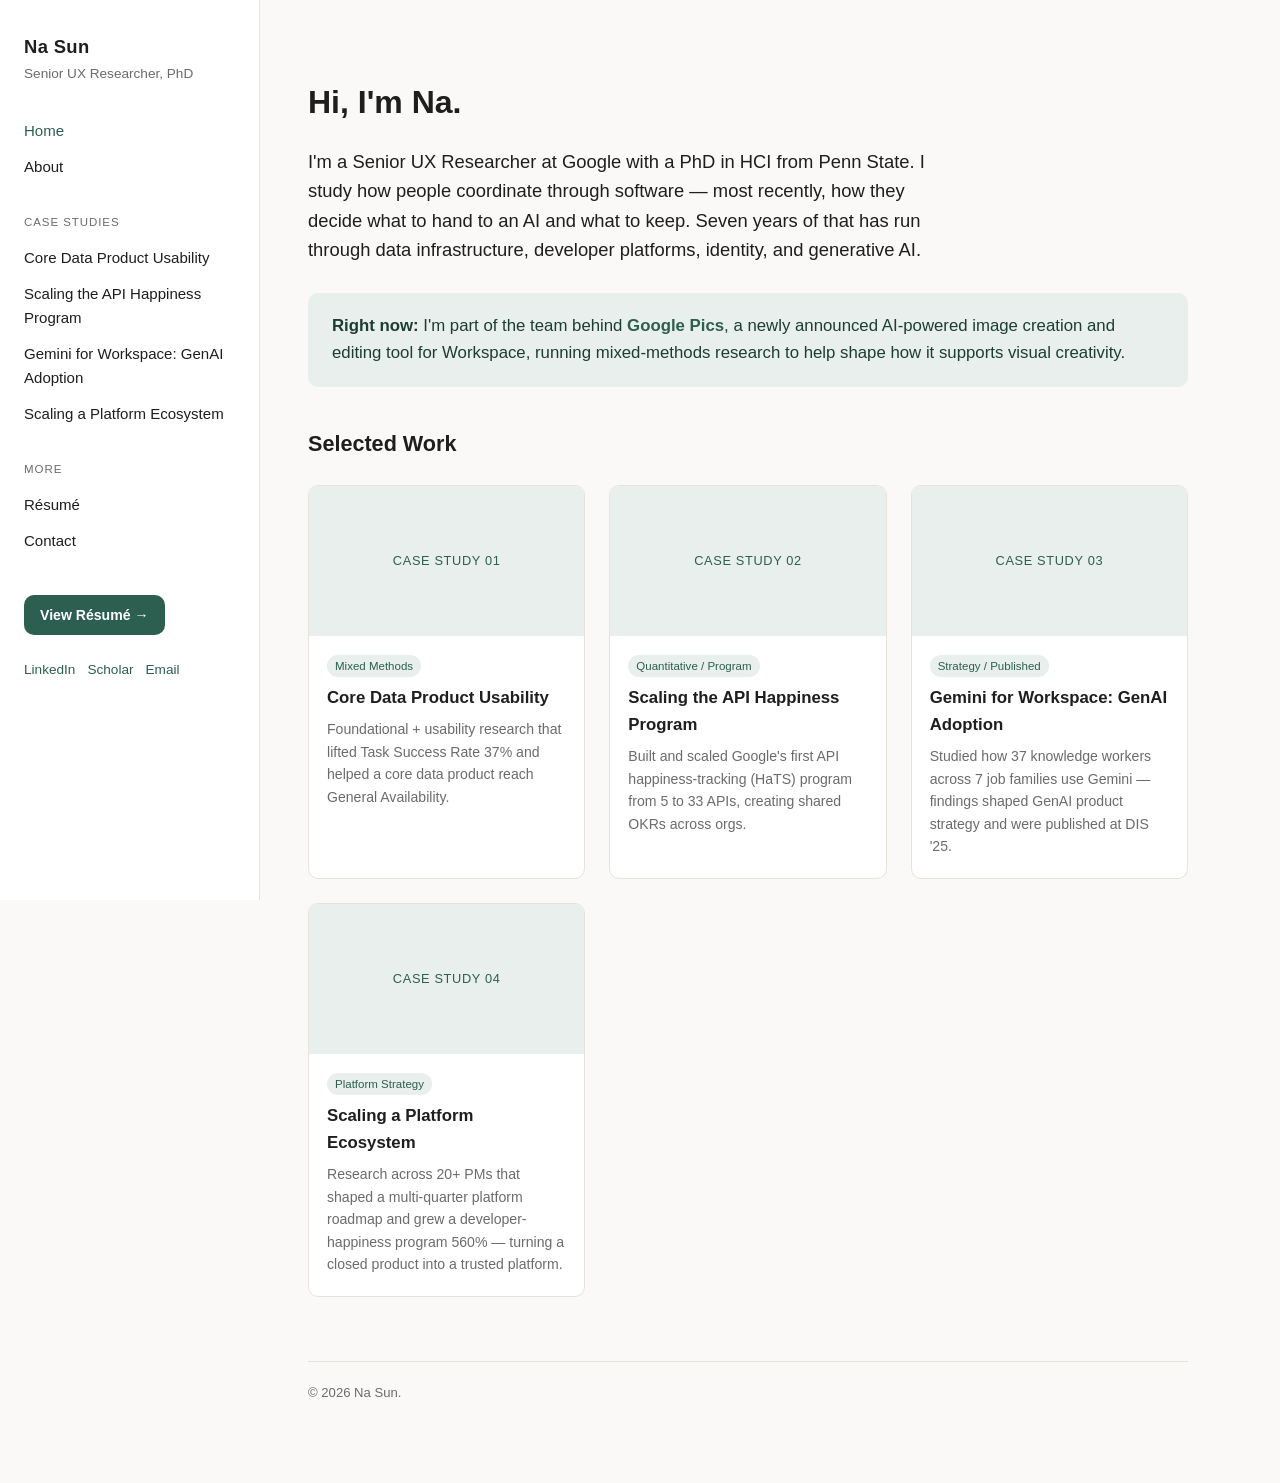
==== index.html @ 52c2d2ae "Rewrite About in a plainer first-person voice; use public feature naming - Replace the stock 'missio" ====
<!DOCTYPE html>
<html lang="en">
<head>
<meta charset="UTF-8">
<meta name="viewport" content="width=device-width, initial-scale=1.0">
<meta name="robots" content="noindex, nofollow">
<title>Na Sun — Senior UX Researcher</title>
<meta name="description" content="Senior UX Researcher at Google with a PhD in Human-Computer Interaction, specializing in mixed-methods research and product strategy.">
<link rel="stylesheet" href="style.css">
</head>
<body>
<div class="layout">

  <aside class="sidebar">
    <div class="name">Na Sun</div>
    <div class="role">Senior UX Researcher, PhD</div>

    <nav>
      <ul>
        <li><a href="index.html" class="active">Home</a></li>
        <li><a href="about.html">About</a></li>
      </ul>

      <div class="section-label">Case Studies</div>
      <ul>
        <li><a href="case-study-1.html">Core Data Product Usability</a></li>
        <li><a href="case-study-2.html">Scaling the API Happiness Program</a></li>
        <li><a href="case-study-3.html">Gemini for Workspace: GenAI Adoption</a></li>
        <li><a href="case-study-4.html">Scaling a Platform Ecosystem</a></li>
      </ul>

      <div class="section-label">More</div>
      <ul>
        <li><a href="resume.html">Résumé</a></li>
        <li><a href="contact.html">Contact</a></li>
      </ul>
    </nav>

    <a class="resume-btn" href="resume.html">View Résumé →</a>

    <div class="socials">
      <a href="https://www.linkedin.com/in/nasunpsu/" target="_blank" rel="noopener">LinkedIn</a>
      <a href="https://scholar.google.com/citations?user=ysBq_UcAAAAJ&hl=en" target="_blank" rel="noopener">Scholar</a>
      <a href="mailto:nasun308@gmail.com">Email</a>
    </div>
  </aside>

  <main class="main">
    <div class="content">

      <h1>Hi, I'm Na.</h1>
      <p class="tagline">
        I'm a Senior UX Researcher at Google with a PhD in HCI from Penn State. I study how
        people coordinate through software — most recently, how they decide what to hand to
        an AI and what to keep. Seven years of that has run through data infrastructure,
        developer platforms, identity, and generative AI.
      </p>

      <div class="impact-banner">
        <strong>Right now:</strong> I'm part of the team behind
        <a href="https://blog.google/products-and-platforms/products/workspace/google-pics/" target="_blank" rel="noopener">Google Pics</a>,
        a newly announced AI-powered image creation and editing tool for Workspace,
        running mixed-methods research to help shape how it supports visual creativity.
      </div>

      <h2>Selected Work</h2>
      <div class="project-grid">

        <a class="project-card" href="case-study-1.html">
          <div class="project-thumb">Case Study 01</div>
          <div class="project-info">
            <span class="tag">Mixed Methods</span>
            <h3>Core Data Product Usability</h3>
            <p>Foundational + usability research that lifted Task Success Rate 37% and helped a core data product reach General Availability.</p>
          </div>
        </a>

        <a class="project-card" href="case-study-2.html">
          <div class="project-thumb">Case Study 02</div>
          <div class="project-info">
            <span class="tag">Quantitative / Program</span>
            <h3>Scaling the API Happiness Program</h3>
            <p>Built and scaled Google's first API happiness-tracking (HaTS) program from 5 to 33 APIs, creating shared OKRs across orgs.</p>
          </div>
        </a>

        <a class="project-card" href="case-study-3.html">
          <div class="project-thumb">Case Study 03</div>
          <div class="project-info">
            <span class="tag">Strategy / Published</span>
            <h3>Gemini for Workspace: GenAI Adoption</h3>
            <p>Studied how 37 knowledge workers across 7 job families use Gemini — findings shaped GenAI product strategy and were published at DIS '25.</p>
          </div>
        </a>

        <a class="project-card" href="case-study-4.html">
          <div class="project-thumb">Case Study 04</div>
          <div class="project-info">
            <span class="tag">Platform Strategy</span>
            <h3>Scaling a Platform Ecosystem</h3>
            <p>Research across 20+ PMs that shaped a multi-quarter platform roadmap and grew a developer-happiness program 560% — turning a closed product into a trusted platform.</p>
          </div>
        </a>

      </div>

      <footer class="page-footer">
        © 2026 Na Sun.
      </footer>
    </div>
  </main>

</div>
</body>
</html>
---- style.css ----
/* ============================================
   Na Sun — UX Research Portfolio
   Design: sidebar navigation, deep sage green
   accent, credential-forward minimalism.
   ============================================ */

:root {
  --bg: #faf9f7;
  --bg-card: #ffffff;
  --text: #1e1e1e;
  --text-muted: #6b6b6b;
  --accent: #2c5f4f;       /* deep sage green — calm, credible, non-corporate */
  --accent-soft: #e8efec;
  --border: #e6e3dd;
  --sidebar-width: 260px;
  --maxw: 880px;
  --radius: 10px;
  font-size: 16px;
}

* { box-sizing: border-box; }

html, body {
  margin: 0;
  padding: 0;
  background: var(--bg);
  color: var(--text);
  font-family: "Helvetica Neue", Arial, "Segoe UI", sans-serif;
  line-height: 1.6;
}

a { color: var(--accent); text-decoration: none; }
a:hover { text-decoration: underline; }

/* ---------- Layout shell ---------- */
.layout {
  display: flex;
  min-height: 100vh;
}

/* ---------- Sidebar ---------- */
.sidebar {
  width: var(--sidebar-width);
  flex-shrink: 0;
  background: var(--bg-card);
  border-right: 1px solid var(--border);
  padding: 32px 24px;
  position: sticky;
  top: 0;
  height: 100vh;
  overflow-y: auto;
}

.sidebar .name {
  font-size: 1.15rem;
  font-weight: 700;
  letter-spacing: 0.02em;
  margin-bottom: 2px;
}

.sidebar .role {
  font-size: 0.85rem;
  color: var(--text-muted);
  margin-bottom: 28px;
}

.sidebar nav ul {
  list-style: none;
  margin: 0 0 28px 0;
  padding: 0;
}

.sidebar nav .section-label {
  font-size: 0.72rem;
  text-transform: uppercase;
  letter-spacing: 0.08em;
  color: var(--text-muted);
  margin: 20px 0 8px 0;
}

.sidebar nav li a {
  display: block;
  padding: 6px 0;
  color: var(--text);
  font-size: 0.94rem;
}

.sidebar nav li a.active,
.sidebar nav li a:hover {
  color: var(--accent);
}

.sidebar .socials {
  display: flex;
  flex-wrap: wrap;
  gap: 12px;
  margin-top: 24px;
  font-size: 0.85rem;
}

.sidebar .resume-btn {
  display: inline-block;
  margin-top: 8px;
  padding: 9px 16px;
  background: var(--accent);
  color: #fff;
  border-radius: var(--radius);
  font-size: 0.88rem;
  font-weight: 600;
}
.sidebar .resume-btn:hover {
  background: #234a3d;
  text-decoration: none;
}

/* ---------- Main content ---------- */
.main {
  flex: 1;
  padding: 56px 48px 80px;
  max-width: 1100px;
}

.content {
  max-width: var(--maxw);
}

h1 { font-size: 2rem; margin-bottom: 8px; }
h2 { font-size: 1.35rem; margin-top: 40px; margin-bottom: 12px; }
h3 { font-size: 1.05rem; margin-bottom: 4px; }

.subtitle {
  color: var(--text-muted);
  font-size: 1.05rem;
  margin-bottom: 32px;
}

.tagline {
  font-size: 1.15rem;
  color: var(--text);
  max-width: 640px;
  margin-bottom: 28px;
}

/* ---------- Project grid (home) ---------- */
.project-grid {
  display: grid;
  grid-template-columns: repeat(auto-fill, minmax(260px, 1fr));
  gap: 24px;
  margin-top: 24px;
}

.project-card {
  background: var(--bg-card);
  border: 1px solid var(--border);
  border-radius: var(--radius);
  overflow: hidden;
  transition: transform 0.15s ease, box-shadow 0.15s ease;
  display: block;
}

.project-card:hover {
  transform: translateY(-3px);
  box-shadow: 0 8px 24px rgba(0,0,0,0.06);
  text-decoration: none;
}

.project-thumb {
  height: 150px;
  background: var(--accent-soft);
  display: flex;
  align-items: center;
  justify-content: center;
  color: var(--accent);
  font-size: 0.8rem;
  letter-spacing: 0.05em;
  text-transform: uppercase;
}

.project-info { padding: 16px 18px 20px; }

.project-info .tag {
  display: inline-block;
  font-size: 0.72rem;
  color: var(--accent);
  background: var(--accent-soft);
  padding: 2px 8px;
  border-radius: 20px;
  margin-bottom: 8px;
}

.project-info h3 { margin: 0 0 6px; color: var(--text); }
.project-info p { margin: 0; font-size: 0.88rem; color: var(--text-muted); }

/* ---------- Resume page ---------- */
.resume-section { margin-bottom: 32px; }

.resume-entry {
  margin-bottom: 20px;
  padding-left: 16px;
  border-left: 2px solid var(--border);
}

.resume-entry .meta {
  font-size: 0.85rem;
  color: var(--text-muted);
  margin-bottom: 4px;
}

.resume-entry ul {
  margin: 8px 0 0 0;
  padding-left: 18px;
}
.resume-entry li { margin-bottom: 4px; font-size: 0.94rem; }

.skills-grid {
  display: grid;
  grid-template-columns: repeat(auto-fill, minmax(200px, 1fr));
  gap: 16px;
  margin-top: 12px;
}

.skills-grid .skill-cat strong {
  display: block;
  font-size: 0.85rem;
  color: var(--accent);
  margin-bottom: 4px;
}
.skills-grid .skill-cat span {
  font-size: 0.88rem;
  color: var(--text-muted);
}

/* ---------- Case study page ---------- */
.case-meta {
  display: flex;
  gap: 32px;
  flex-wrap: wrap;
  margin: 20px 0 32px;
  padding: 18px 20px;
  background: var(--bg-card);
  border: 1px solid var(--border);
  border-radius: var(--radius);
}
.case-meta div strong {
  display: block;
  font-size: 0.72rem;
  text-transform: uppercase;
  letter-spacing: 0.05em;
  color: var(--text-muted);
  margin-bottom: 4px;
}
.case-meta div span { font-size: 0.92rem; }

.impact-banner {
  background: var(--accent-soft);
  border-radius: var(--radius);
  padding: 20px 24px;
  margin: 28px 0;
  font-size: 1.05rem;
  color: #1c3d33;
}
.impact-banner a { font-weight: 600; }

.impact-grid {
  display: grid;
  grid-template-columns: repeat(auto-fit, minmax(200px, 1fr));
  gap: 20px;
  margin: 24px 0;
}
.impact-grid .impact-item {
  background: var(--bg-card);
  border: 1px solid var(--border);
  border-radius: var(--radius);
  padding: 18px 20px;
}
.impact-grid .num {
  display: block;
  font-size: 1.4rem;
  font-weight: 700;
  color: var(--accent);
  margin-bottom: 6px;
}
.impact-grid .txt {
  font-size: 0.88rem;
  color: var(--text-muted);
}

.placeholder-note {
  font-size: 0.82rem;
  color: #a67c00;
  background: #fff8e6;
  border: 1px solid #f0deab;
  padding: 8px 14px;
  border-radius: 8px;
  margin-bottom: 24px;
  display: inline-block;
}

footer.page-footer {
  margin-top: 64px;
  padding-top: 20px;
  border-top: 1px solid var(--border);
  font-size: 0.82rem;
  color: var(--text-muted);
}

/* ---------- Responsive ---------- */
@media (max-width: 800px) {
  .layout { flex-direction: column; }
  .sidebar {
    width: 100%;
    height: auto;
    position: relative;
    border-right: none;
    border-bottom: 1px solid var(--border);
  }
  .main { padding: 32px 24px 60px; }
}
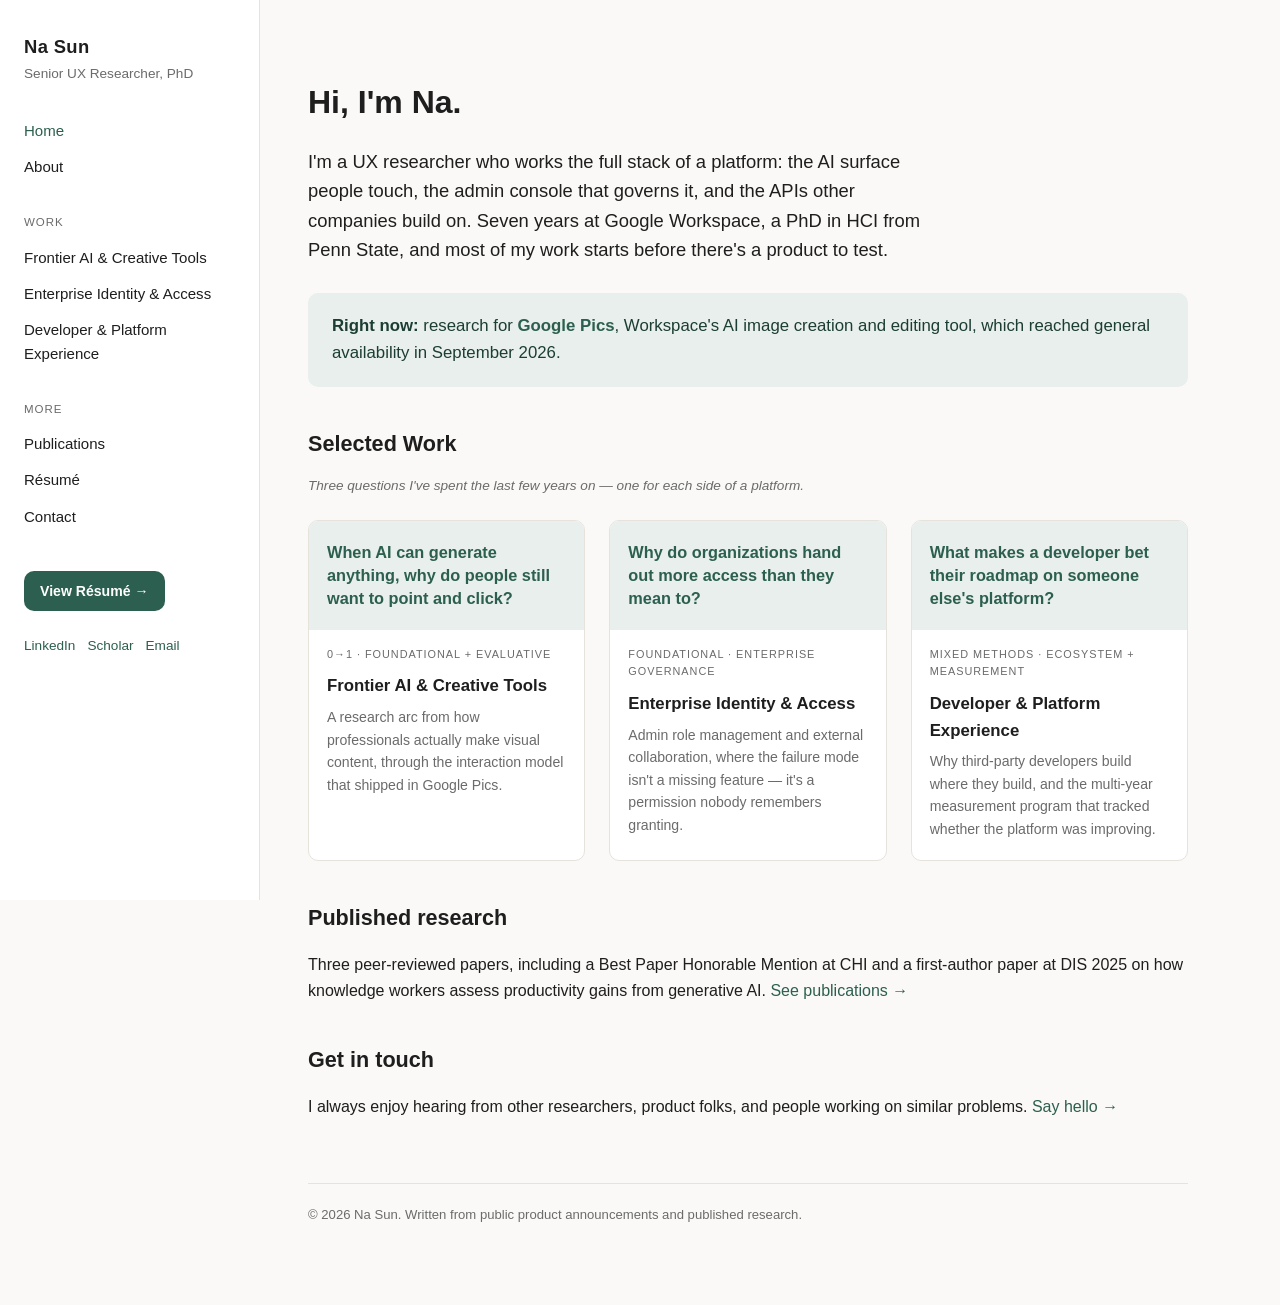
==== commit cdea481f: "Restructure to three audience-based pillars IA change: organize Work by who the user is (end users, " ====
--- a/index.html
+++ b/index.html
@@ -5,7 +5,7 @@
 <meta name="viewport" content="width=device-width, initial-scale=1.0">
 <meta name="robots" content="noindex, nofollow">
 <title>Na Sun — Senior UX Researcher</title>
-<meta name="description" content="Senior UX Researcher at Google with a PhD in Human-Computer Interaction, specializing in mixed-methods research and product strategy.">
+<meta name="description" content="Senior UX Researcher, PhD. Research across generative AI, enterprise identity, and developer platforms at Google Workspace.">
 <link rel="stylesheet" href="style.css">
 </head>
 <body>
@@ -21,16 +21,16 @@
         <li><a href="about.html">About</a></li>
       </ul>
 
-      <div class="section-label">Case Studies</div>
+      <div class="section-label">Work</div>
       <ul>
-        <li><a href="case-study-1.html">Core Data Product Usability</a></li>
-        <li><a href="case-study-2.html">Scaling the API Happiness Program</a></li>
-        <li><a href="case-study-3.html">Gemini for Workspace: GenAI Adoption</a></li>
-        <li><a href="case-study-4.html">Scaling a Platform Ecosystem</a></li>
+        <li><a href="case-study-1.html">Frontier AI &amp; Creative Tools</a></li>
+        <li><a href="case-study-2.html">Enterprise Identity &amp; Access</a></li>
+        <li><a href="case-study-3.html">Developer &amp; Platform Experience</a></li>
       </ul>
 
       <div class="section-label">More</div>
       <ul>
+        <li><a href="publications.html">Publications</a></li>
         <li><a href="resume.html">Résumé</a></li>
         <li><a href="contact.html">Contact</a></li>
       </ul>
@@ -50,62 +50,68 @@
 
       <h1>Hi, I'm Na.</h1>
       <p class="tagline">
-        I'm a Senior UX Researcher at Google with a PhD in HCI from Penn State. I study how
-        people coordinate through software — most recently, how they decide what to hand to
-        an AI and what to keep. Seven years of that has run through data infrastructure,
-        developer platforms, identity, and generative AI.
+        I'm a UX researcher who works the full stack of a platform: the AI surface people
+        touch, the admin console that governs it, and the APIs other companies build on.
+        Seven years at Google Workspace, a PhD in HCI from Penn State, and most of my work
+        starts before there's a product to test.
       </p>
 
       <div class="impact-banner">
-        <strong>Right now:</strong> I'm part of the team behind
-        <a href="https://blog.google/products-and-platforms/products/workspace/google-pics/" target="_blank" rel="noopener">Google Pics</a>,
-        a newly announced AI-powered image creation and editing tool for Workspace,
-        running mixed-methods research to help shape how it supports visual creativity.
+        <strong>Right now:</strong> research for
+        <a href="https://workspaceupdates.googleblog.com/2026/09/google-pics-brings-pro-level-ai-image-creation-and-editing-to-Google-Workspace.html" target="_blank" rel="noopener">Google Pics</a>,
+        Workspace's AI image creation and editing tool, which reached general availability
+        in September 2026.
       </div>
 
       <h2>Selected Work</h2>
+      <p class="note">Three questions I've spent the last few years on — one for each side of a platform.</p>
+
       <div class="project-grid">
 
-        <a class="project-card" href="case-study-1.html">
-          <div class="project-thumb">Case Study 01</div>
+        <a class="project-card pillar-card" href="case-study-1.html">
+          <div class="project-thumb">When AI can generate anything, why do people still want to point and click?</div>
           <div class="project-info">
-            <span class="tag">Mixed Methods</span>
-            <h3>Core Data Product Usability</h3>
-            <p>Foundational + usability research that lifted Task Success Rate 37% and helped a core data product reach General Availability.</p>
+            <span class="type-label">0→1 · Foundational + Evaluative</span>
+            <h3>Frontier AI &amp; Creative Tools</h3>
+            <p>A research arc from how professionals actually make visual content, through the interaction model that shipped in Google Pics.</p>
           </div>
         </a>
 
-        <a class="project-card" href="case-study-2.html">
-          <div class="project-thumb">Case Study 02</div>
+        <a class="project-card pillar-card" href="case-study-2.html">
+          <div class="project-thumb">Why do organizations hand out more access than they mean to?</div>
           <div class="project-info">
-            <span class="tag">Quantitative / Program</span>
-            <h3>Scaling the API Happiness Program</h3>
-            <p>Built and scaled Google's first API happiness-tracking (HaTS) program from 5 to 33 APIs, creating shared OKRs across orgs.</p>
+            <span class="type-label">Foundational · Enterprise Governance</span>
+            <h3>Enterprise Identity &amp; Access</h3>
+            <p>Admin role management and external collaboration, where the failure mode isn't a missing feature — it's a permission nobody remembers granting.</p>
           </div>
         </a>
 
-        <a class="project-card" href="case-study-3.html">
-          <div class="project-thumb">Case Study 03</div>
+        <a class="project-card pillar-card" href="case-study-3.html">
+          <div class="project-thumb">What makes a developer bet their roadmap on someone else's platform?</div>
           <div class="project-info">
-            <span class="tag">Strategy / Published</span>
-            <h3>Gemini for Workspace: GenAI Adoption</h3>
-            <p>Studied how 37 knowledge workers across 7 job families use Gemini — findings shaped GenAI product strategy and were published at DIS '25.</p>
-          </div>
-        </a>
-
-        <a class="project-card" href="case-study-4.html">
-          <div class="project-thumb">Case Study 04</div>
-          <div class="project-info">
-            <span class="tag">Platform Strategy</span>
-            <h3>Scaling a Platform Ecosystem</h3>
-            <p>Research across 20+ PMs that shaped a multi-quarter platform roadmap and grew a developer-happiness program 560% — turning a closed product into a trusted platform.</p>
+            <span class="type-label">Mixed Methods · Ecosystem + Measurement</span>
+            <h3>Developer &amp; Platform Experience</h3>
+            <p>Why third-party developers build where they build, and the multi-year measurement program that tracked whether the platform was improving.</p>
           </div>
         </a>
 
       </div>
 
+      <h2>Published research</h2>
+      <p>
+        Three peer-reviewed papers, including a Best Paper Honorable Mention at CHI and a
+        first-author paper at DIS 2025 on how knowledge workers assess productivity gains
+        from generative AI. <a href="publications.html">See publications →</a>
+      </p>
+
+      <h2>Get in touch</h2>
+      <p>
+        I always enjoy hearing from other researchers, product folks, and people working on
+        similar problems. <a href="contact.html">Say hello →</a>
+      </p>
+
       <footer class="page-footer">
-        © 2026 Na Sun.
+        © 2026 Na Sun. Written from public product announcements and published research.
       </footer>
     </div>
   </main>
--- a/style.css
+++ b/style.css
@@ -285,6 +285,52 @@
   color: var(--text-muted);
 }
 
+/* ---------- Pillar cards (home) ---------- */
+.pillar-card .project-thumb {
+  height: auto;
+  min-height: 96px;
+  padding: 20px 18px;
+  text-transform: none;
+  letter-spacing: 0;
+  font-size: 1.02rem;
+  line-height: 1.4;
+  text-align: left;
+  font-weight: 600;
+  align-items: flex-start;
+}
+
+.type-label {
+  font-size: 0.68rem;
+  text-transform: uppercase;
+  letter-spacing: 0.09em;
+  color: var(--text-muted);
+  margin-bottom: 10px;
+  display: block;
+}
+
+/* ---------- Related work list (case studies) ---------- */
+.related-work {
+  border-top: 1px solid var(--border);
+  margin-top: 48px;
+  padding-top: 24px;
+}
+.related-work h2 { margin-top: 0; font-size: 1.05rem; }
+.related-work ul { list-style: none; padding: 0; margin: 12px 0 0; }
+.related-work li {
+  font-size: 0.9rem;
+  color: var(--text-muted);
+  padding: 7px 0;
+  border-bottom: 1px solid var(--border);
+}
+.related-work li:last-child { border-bottom: none; }
+.related-work li strong { color: var(--text); font-weight: 600; }
+
+.note {
+  font-size: 0.85rem;
+  color: var(--text-muted);
+  font-style: italic;
+}
+
 .placeholder-note {
   font-size: 0.82rem;
   color: #a67c00;
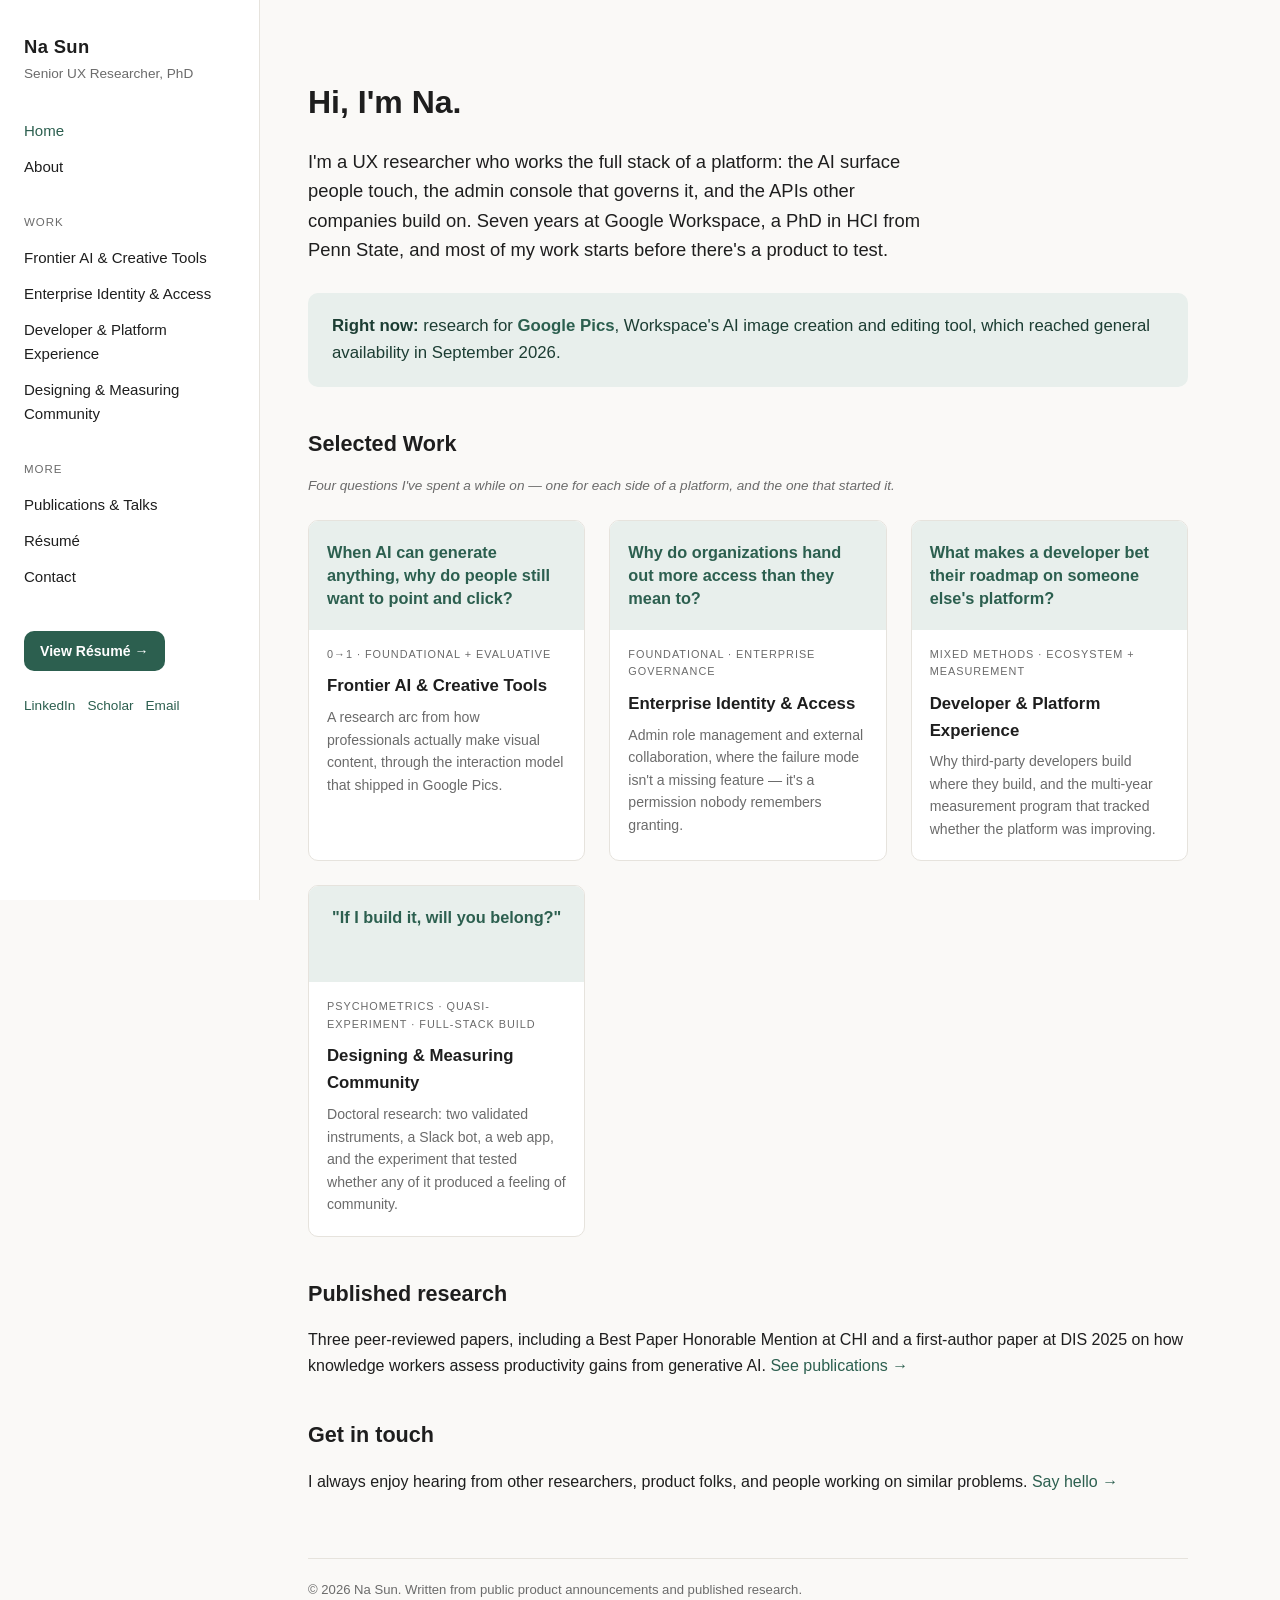
==== commit cfb1478c: "Add dissertation case study, Publications & Talks page, community section - case-study-4: doctoral r" ====
--- a/index.html
+++ b/index.html
@@ -26,11 +26,12 @@
         <li><a href="case-study-1.html">Frontier AI &amp; Creative Tools</a></li>
         <li><a href="case-study-2.html">Enterprise Identity &amp; Access</a></li>
         <li><a href="case-study-3.html">Developer &amp; Platform Experience</a></li>
+        <li><a href="case-study-4.html">Designing &amp; Measuring Community</a></li>
       </ul>
 
       <div class="section-label">More</div>
       <ul>
-        <li><a href="publications.html">Publications</a></li>
+        <li><a href="publications.html">Publications &amp; Talks</a></li>
         <li><a href="resume.html">Résumé</a></li>
         <li><a href="contact.html">Contact</a></li>
       </ul>
@@ -64,7 +65,7 @@
       </div>
 
       <h2>Selected Work</h2>
-      <p class="note">Three questions I've spent the last few years on — one for each side of a platform.</p>
+      <p class="note">Four questions I've spent a while on — one for each side of a platform, and the one that started it.</p>
 
       <div class="project-grid">
 
@@ -95,6 +96,15 @@
           </div>
         </a>
 
+        <a class="project-card pillar-card" href="case-study-4.html">
+          <div class="project-thumb">"If I build it, will you belong?"</div>
+          <div class="project-info">
+            <span class="type-label">Psychometrics · Quasi-experiment · Full-stack build</span>
+            <h3>Designing &amp; Measuring Community</h3>
+            <p>Doctoral research: two validated instruments, a Slack bot, a web app, and the experiment that tested whether any of it produced a feeling of community.</p>
+          </div>
+        </a>
+
       </div>
 
       <h2>Published research</h2>
--- a/style.css
+++ b/style.css
@@ -308,6 +308,57 @@
   display: block;
 }
 
+/* ---------- Figures ---------- */
+figure.fig {
+  margin: 28px 0;
+}
+figure.fig img {
+  width: 100%;
+  height: auto;
+  display: block;
+  border: 1px solid var(--border);
+  border-radius: var(--radius);
+  background: var(--bg-card);
+}
+figure.fig figcaption {
+  font-size: 0.84rem;
+  color: var(--text-muted);
+  margin-top: 8px;
+  line-height: 1.5;
+}
+figure.fig.narrow { max-width: 460px; }
+
+/* ---------- Talk entries (publications page) ---------- */
+.talk {
+  display: grid;
+  grid-template-columns: 200px 1fr;
+  gap: 20px;
+  align-items: start;
+  margin-bottom: 28px;
+  padding-bottom: 28px;
+  border-bottom: 1px solid var(--border);
+}
+.talk:last-of-type { border-bottom: none; }
+.talk img {
+  width: 100%;
+  height: auto;
+  border-radius: var(--radius);
+  border: 1px solid var(--border);
+  display: block;
+}
+.talk h3 { margin: 0 0 4px; }
+.talk .meta {
+  font-size: 0.85rem;
+  color: var(--text-muted);
+  margin-bottom: 8px;
+}
+.talk p { margin: 0; font-size: 0.94rem; }
+
+@media (max-width: 640px) {
+  .talk { grid-template-columns: 1fr; }
+  .talk img { max-width: 260px; }
+}
+
 /* ---------- Related work list (case studies) ---------- */
 .related-work {
   border-top: 1px solid var(--border);
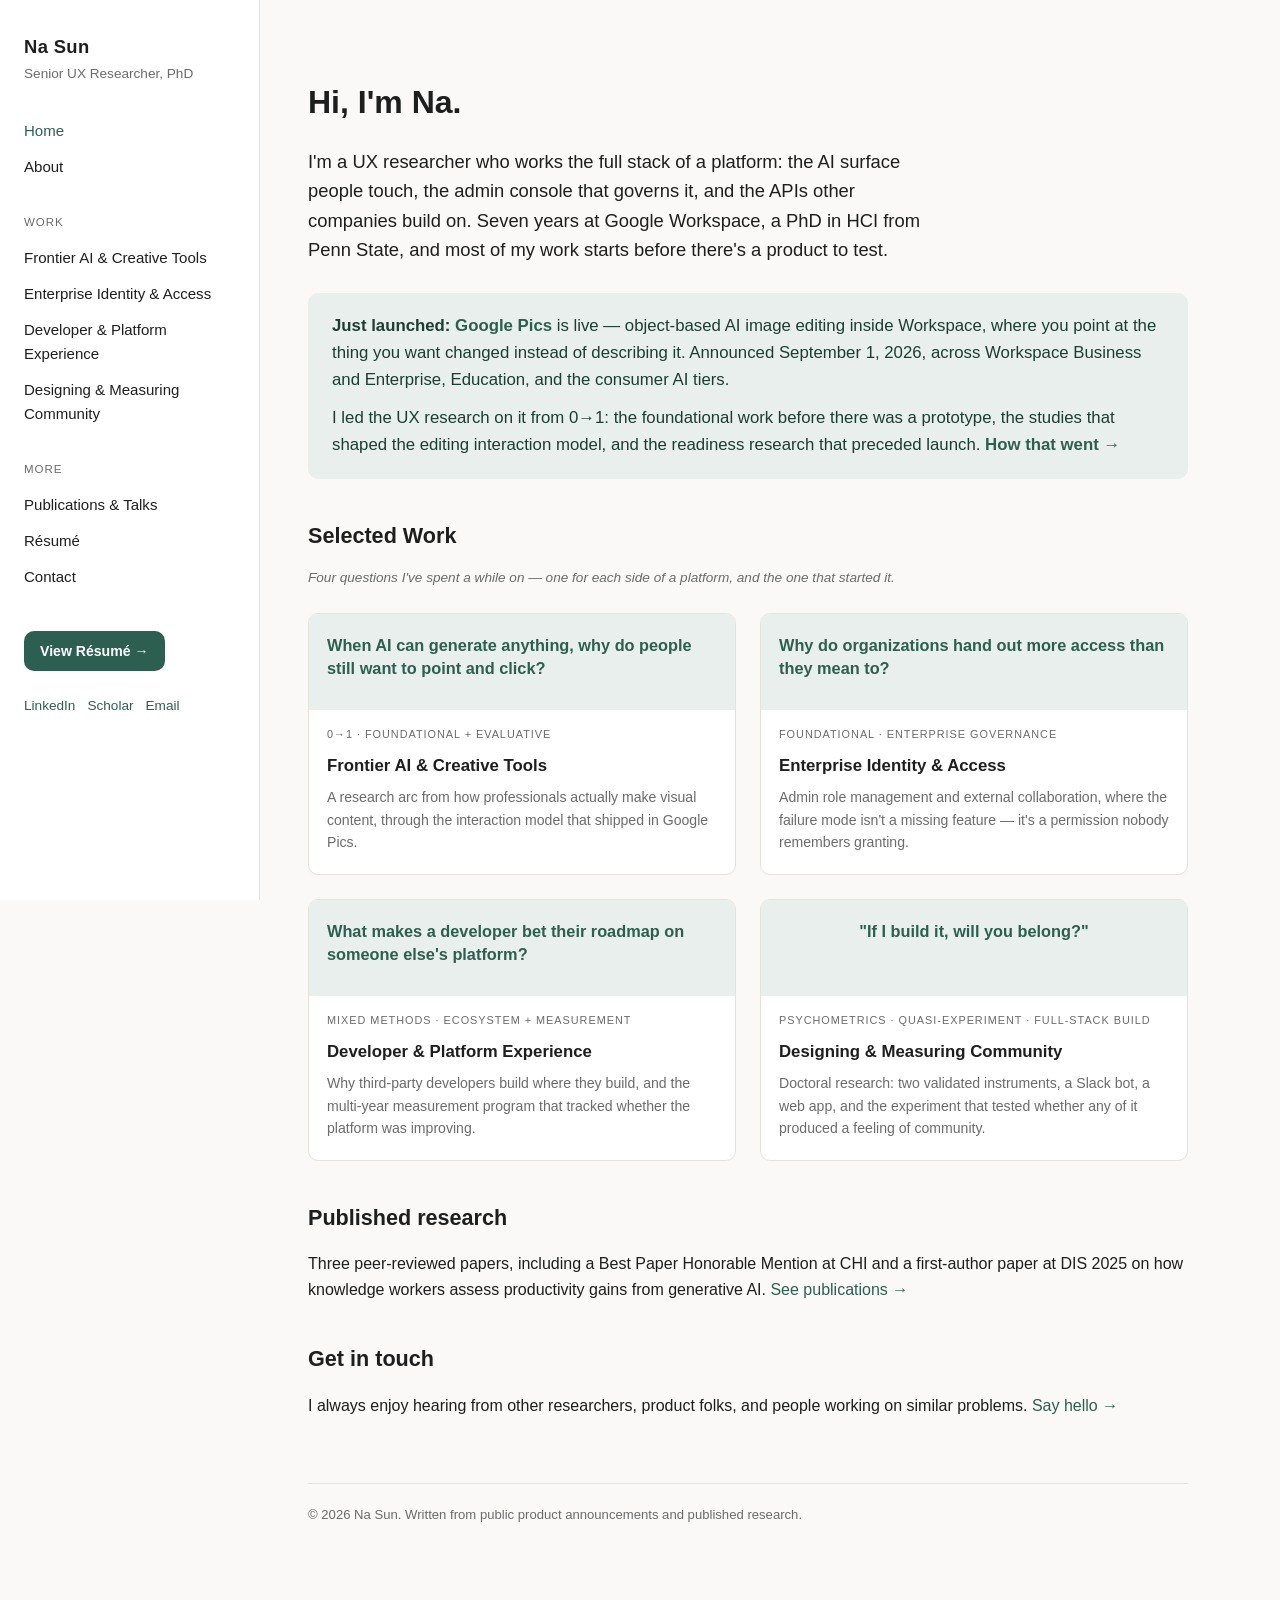
==== commit 33488f6c: "Rewrite the hero banner as launch news plus the 0-to-1 research role Keeps the Workspace Updates ann" ====
--- a/index.html
+++ b/index.html
@@ -58,10 +58,16 @@
       </p>
 
       <div class="impact-banner">
-        <strong>Right now:</strong> research for
-        <a href="https://workspaceupdates.googleblog.com/2026/09/google-pics-brings-pro-level-ai-image-creation-and-editing-to-Google-Workspace.html" target="_blank" rel="noopener">Google Pics</a>,
-        Workspace's AI image creation and editing tool, which reached general availability
-        in September 2026.
+        <strong>Just launched:</strong>
+        <a href="https://workspaceupdates.googleblog.com/2026/09/google-pics-brings-pro-level-ai-image-creation-and-editing-to-Google-Workspace.html" target="_blank" rel="noopener">Google Pics</a>
+        is live — object-based AI image editing inside Workspace, where you point at the
+        thing you want changed instead of describing it. Announced September 1, 2026, across
+        Workspace Business and Enterprise, Education, and the consumer AI tiers.
+        <p style="margin:12px 0 0;">
+          I led the UX research on it from 0→1: the foundational work before there was a
+          prototype, the studies that shaped the editing interaction model, and the readiness
+          research that preceded launch. <a href="case-study-1.html">How that went →</a>
+        </p>
       </div>
 
       <h2>Selected Work</h2>
--- a/style.css
+++ b/style.css
@@ -144,7 +144,7 @@
 /* ---------- Project grid (home) ---------- */
 .project-grid {
   display: grid;
-  grid-template-columns: repeat(auto-fill, minmax(260px, 1fr));
+  grid-template-columns: repeat(auto-fill, minmax(380px, 1fr));
   gap: 24px;
   margin-top: 24px;
 }
@@ -320,6 +320,11 @@
   border-radius: var(--radius);
   background: var(--bg-card);
 }
+figure.fig.banner img {
+  max-height: 460px;
+  object-fit: cover;
+  object-position: center;
+}
 figure.fig figcaption {
   font-size: 0.84rem;
   color: var(--text-muted);
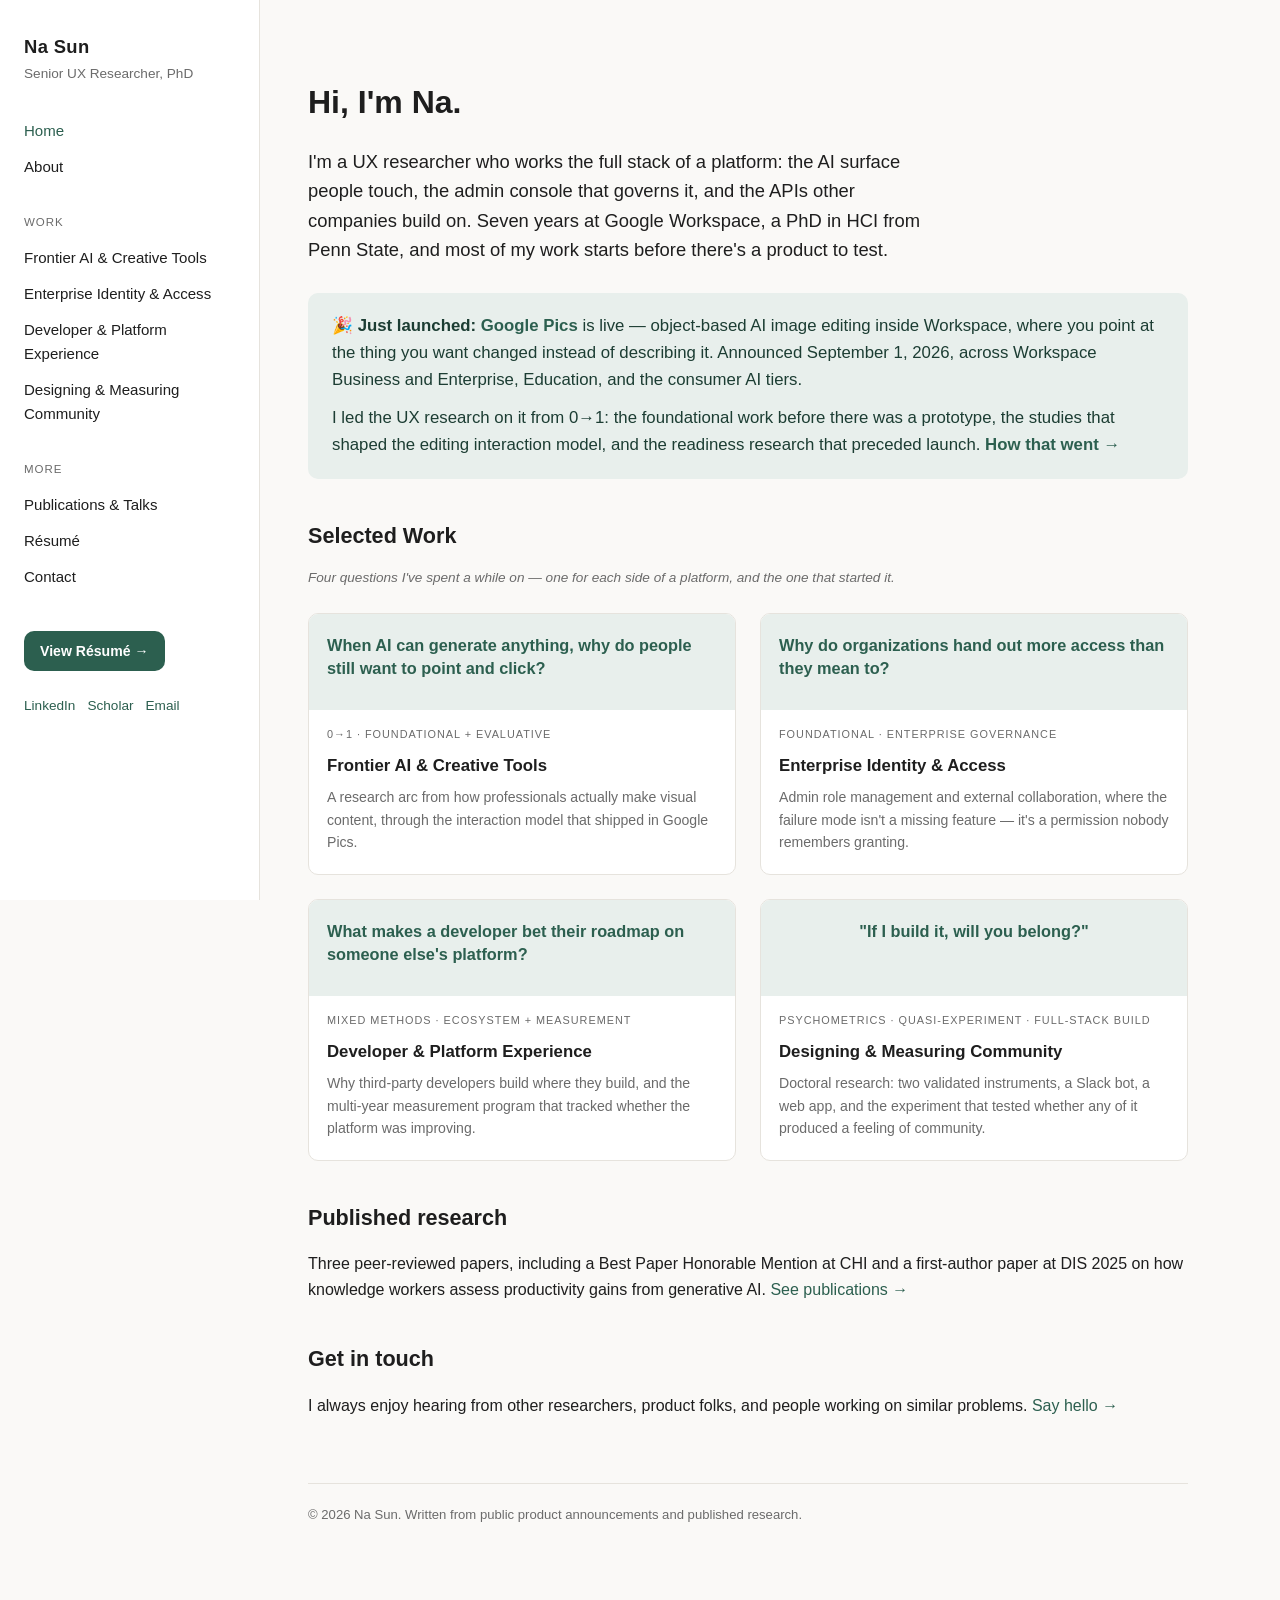
==== commit c311cc05: "Add a celebration emoji to the launch banner Co-Authored-By: Claude Opus 5 <noreply@anthropic.com> C" ====
--- a/index.html
+++ b/index.html
@@ -58,7 +58,7 @@
       </p>
 
       <div class="impact-banner">
-        <strong>Just launched:</strong>
+        <strong>🎉 Just launched:</strong>
         <a href="https://workspaceupdates.googleblog.com/2026/09/google-pics-brings-pro-level-ai-image-creation-and-editing-to-Google-Workspace.html" target="_blank" rel="noopener">Google Pics</a>
         is live — object-based AI image editing inside Workspace, where you point at the
         thing you want changed instead of describing it. Announced September 1, 2026, across
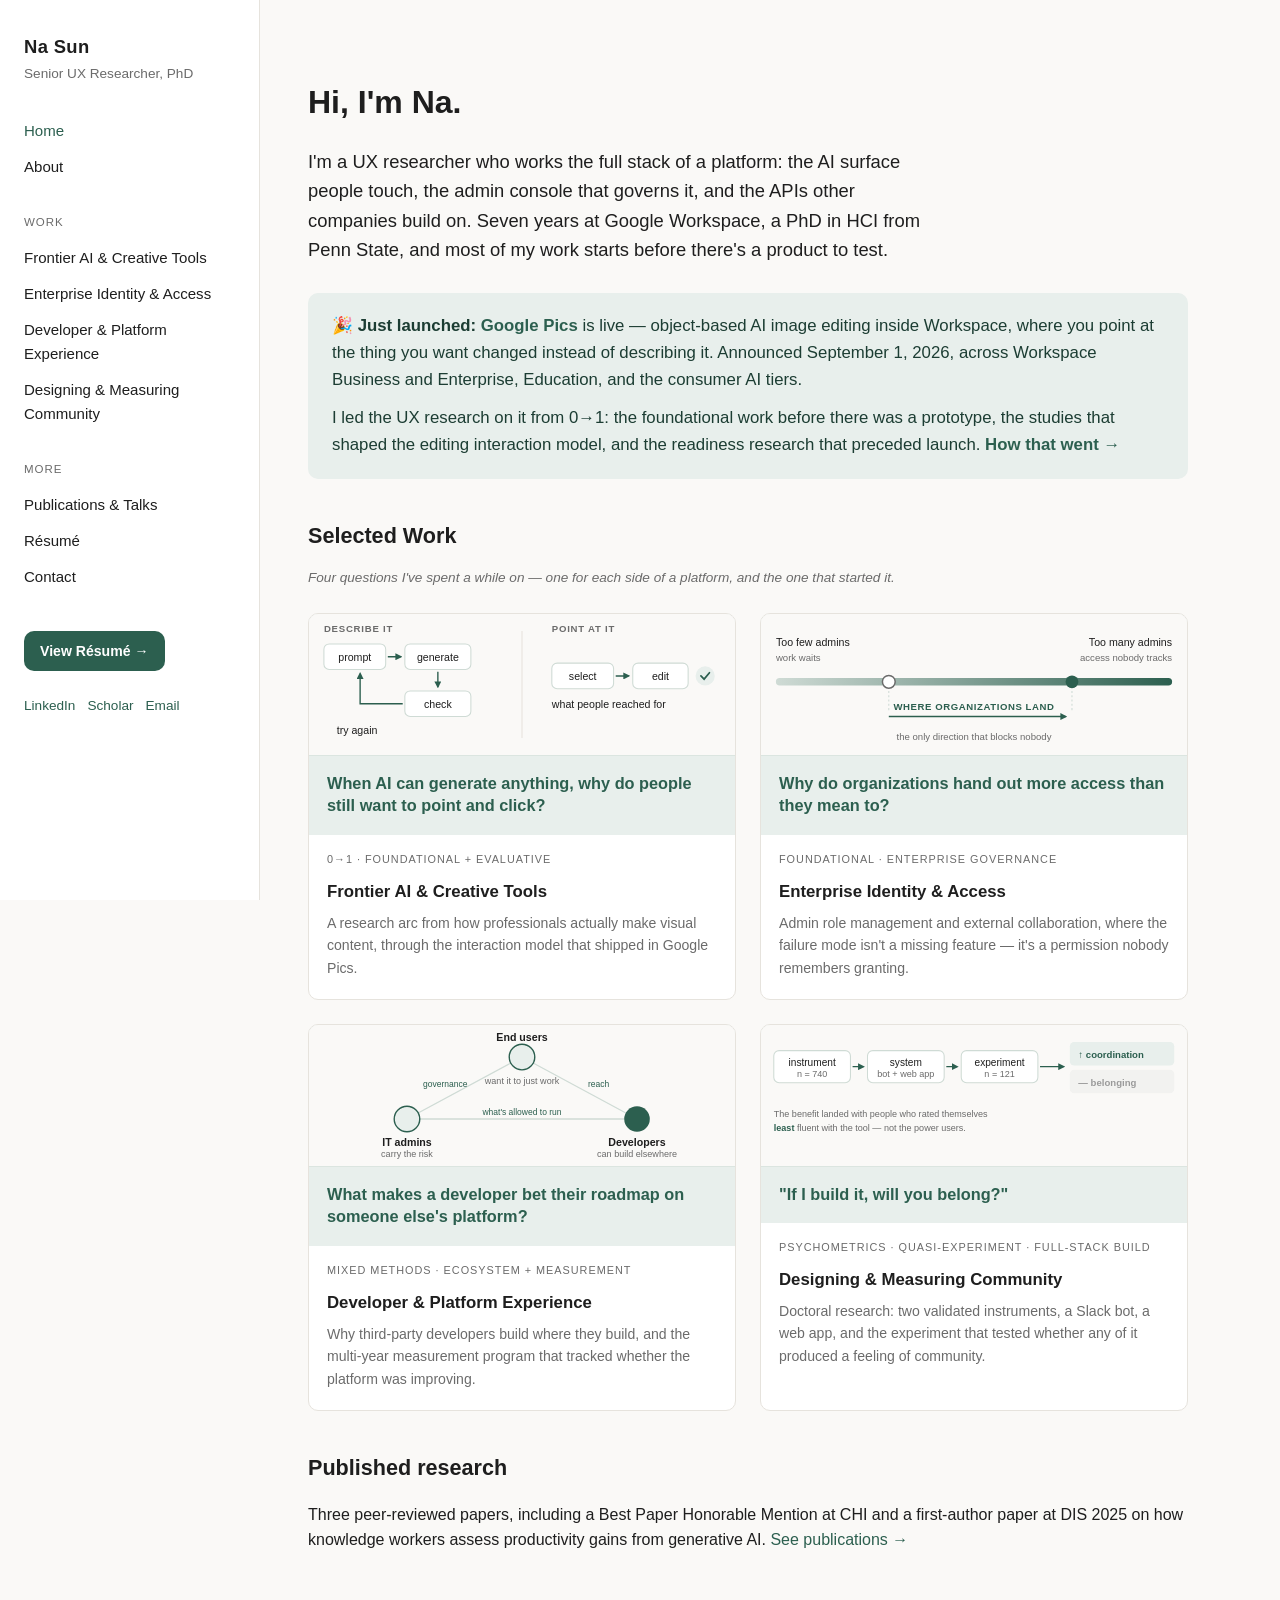
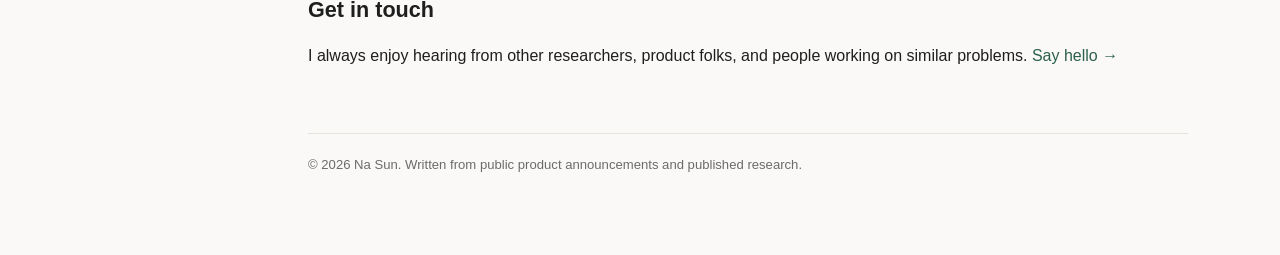
==== commit 4850015c: "Add finding diagrams to the pillar cards and case studies Five hand-built SVGs in the site palette, " ====
--- a/index.html
+++ b/index.html
@@ -76,7 +76,10 @@
       <div class="project-grid">
 
         <a class="project-card pillar-card" href="case-study-1.html">
-          <div class="project-thumb">When AI can generate anything, why do people still want to point and click?</div>
+          <div class="project-thumb">
+            <img src="assets/img/dia-control.svg" alt="Two paths for editing an image: describing it loops through prompt, generate and check; pointing at it goes select then edit.">
+            <span class="q">When AI can generate anything, why do people still want to point and click?</span>
+          </div>
           <div class="project-info">
             <span class="type-label">0→1 · Foundational + Evaluative</span>
             <h3>Frontier AI &amp; Creative Tools</h3>
@@ -85,7 +88,10 @@
         </a>
 
         <a class="project-card pillar-card" href="case-study-2.html">
-          <div class="project-thumb">Why do organizations hand out more access than they mean to?</div>
+          <div class="project-thumb">
+            <img src="assets/img/dia-paradox.svg" alt="A spectrum from too few privileged admins to too many, with organizations landing on the over-provisioned end.">
+            <span class="q">Why do organizations hand out more access than they mean to?</span>
+          </div>
           <div class="project-info">
             <span class="type-label">Foundational · Enterprise Governance</span>
             <h3>Enterprise Identity &amp; Access</h3>
@@ -94,7 +100,10 @@
         </a>
 
         <a class="project-card pillar-card" href="case-study-3.html">
-          <div class="project-thumb">What makes a developer bet their roadmap on someone else's platform?</div>
+          <div class="project-thumb">
+            <img src="assets/img/dia-ecosystem.svg" alt="A triangle linking end users, IT admins and third-party developers, each pair in tension.">
+            <span class="q">What makes a developer bet their roadmap on someone else's platform?</span>
+          </div>
           <div class="project-info">
             <span class="type-label">Mixed Methods · Ecosystem + Measurement</span>
             <h3>Developer &amp; Platform Experience</h3>
@@ -103,7 +112,10 @@
         </a>
 
         <a class="project-card pillar-card" href="case-study-4.html">
-          <div class="project-thumb">"If I build it, will you belong?"</div>
+          <div class="project-thumb">
+            <img src="assets/img/dia-community.svg" alt="Instrument, then system, then experiment: coordination rose, belonging did not.">
+            <span class="q">"If I build it, will you belong?"</span>
+          </div>
           <div class="project-info">
             <span class="type-label">Psychometrics · Quasi-experiment · Full-stack build</span>
             <h3>Designing &amp; Measuring Community</h3>
--- a/style.css
+++ b/style.css
@@ -289,14 +289,32 @@
 .pillar-card .project-thumb {
   height: auto;
   min-height: 96px;
-  padding: 20px 18px;
+  padding: 0;
   text-transform: none;
   letter-spacing: 0;
+  text-align: left;
+  align-items: stretch;
+  flex-direction: column;
+  gap: 0;
+}
+.pillar-card .project-thumb img {
+  display: block;
+  width: 100%;
+  height: auto;
+  background: #faf9f7;
+  border-bottom: 1px solid #dbe5e0;
+}
+.pillar-card .project-thumb .q {
+  display: block;
+  padding: 16px 18px 18px;
   font-size: 1.02rem;
   line-height: 1.4;
-  text-align: left;
   font-weight: 600;
-  align-items: flex-start;
+  color: var(--accent);
+}
+.pillar-card .project-thumb img.photo {
+  aspect-ratio: 400 / 132;
+  object-fit: cover;
 }
 
 .type-label {
@@ -307,6 +325,23 @@
   margin-bottom: 10px;
   display: block;
 }
+
+/* ---------- Inline button ---------- */
+.btn {
+  display: inline-block;
+  padding: 10px 18px;
+  background: var(--accent);
+  color: #fff;
+  border-radius: var(--radius);
+  font-size: 0.9rem;
+  font-weight: 600;
+  line-height: 1.2;
+}
+.btn:hover {
+  background: #234a3d;
+  text-decoration: none;
+}
+.btn-row { margin: -12px 0 34px; }
 
 /* ---------- Figures ---------- */
 figure.fig {
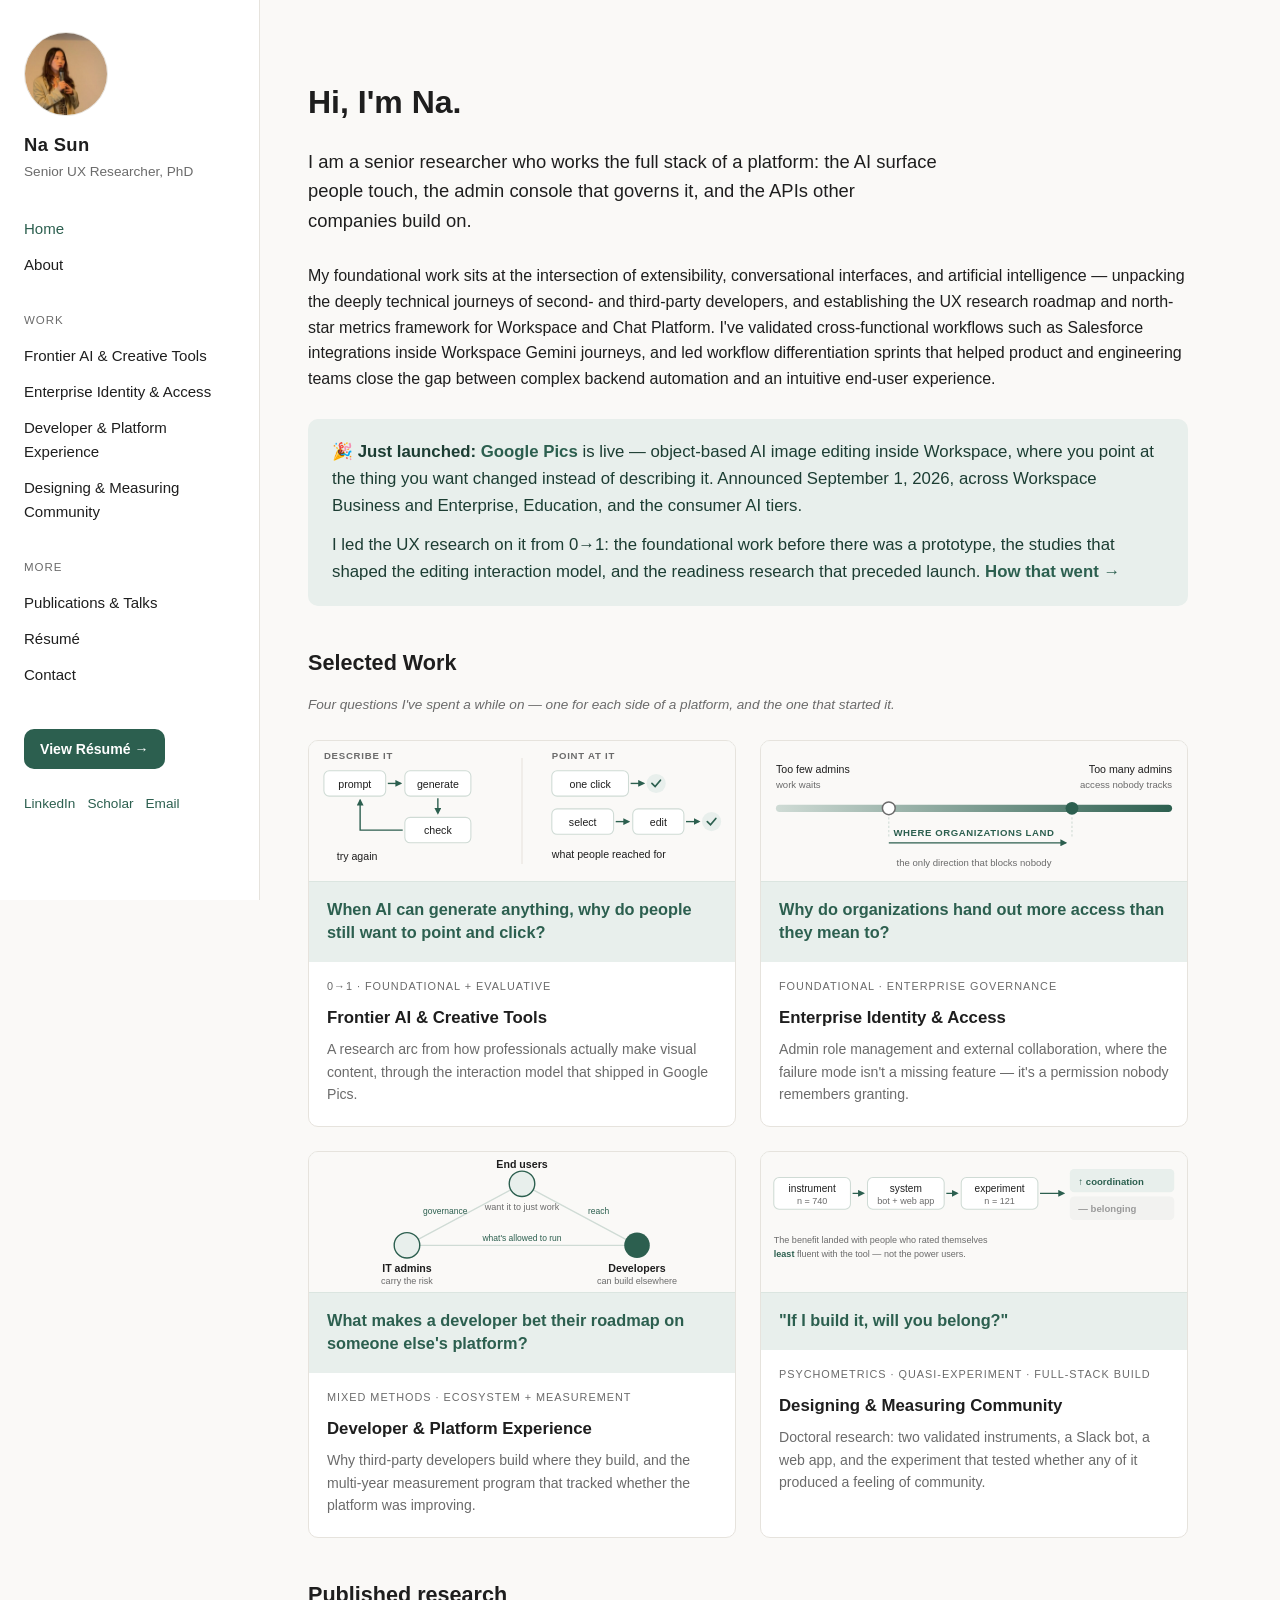
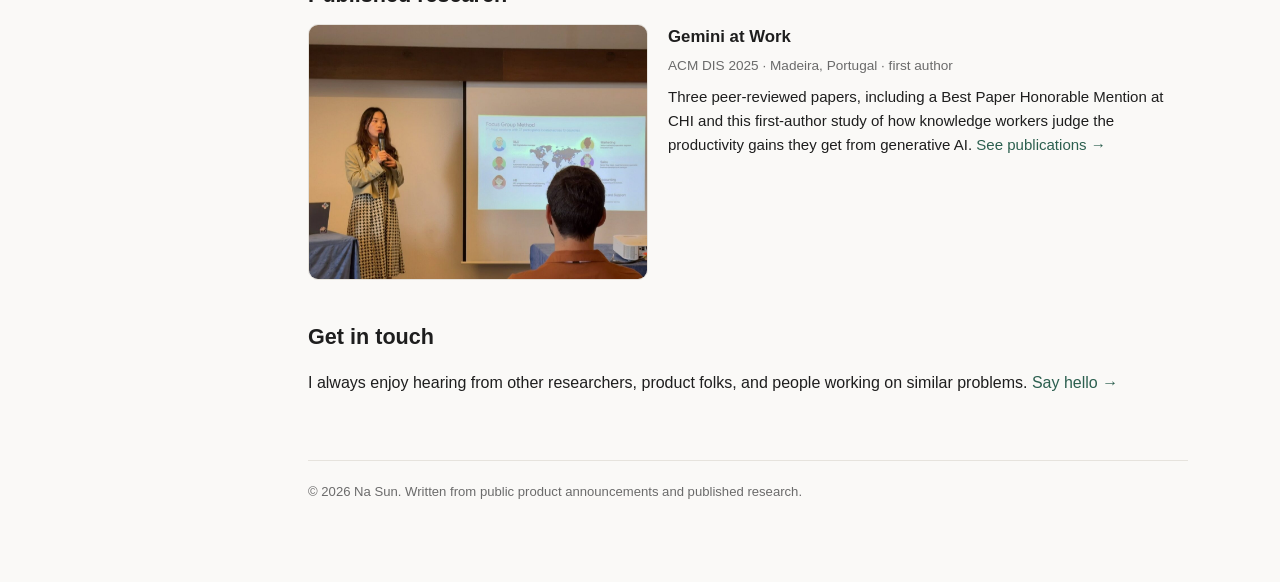
==== commit a8f3221b: "Portfolio site" ====
--- a/index.html
+++ b/index.html
@@ -12,6 +12,7 @@
 <div class="layout">
 
   <aside class="sidebar">
+    <img class="portrait" src="assets/img/na-portrait.jpg" alt="Na Sun presenting at ACM DIS 2025.">
     <div class="name">Na Sun</div>
     <div class="role">Senior UX Researcher, PhD</div>
 
@@ -51,10 +52,20 @@
 
       <h1>Hi, I'm Na.</h1>
       <p class="tagline">
-        I'm a UX researcher who works the full stack of a platform: the AI surface people
-        touch, the admin console that governs it, and the APIs other companies build on.
-        Seven years at Google Workspace, a PhD in HCI from Penn State, and most of my work
-        starts before there's a product to test.
+        I am a senior researcher who works the full stack of a platform: the AI surface
+        people touch, the admin console that governs it, and the APIs other companies
+        build on.
+      </p>
+
+      <p>
+        My foundational work sits at the intersection of extensibility, conversational
+        interfaces, and artificial intelligence — unpacking the deeply technical journeys of
+        second- and third-party developers, and establishing the UX research roadmap and
+        north-star metrics framework for Workspace and Chat Platform. I've validated
+        cross-functional workflows such as Salesforce integrations inside Workspace Gemini
+        journeys, and led workflow differentiation sprints that helped product and
+        engineering teams close the gap between complex backend automation and an intuitive
+        end-user experience.
       </p>
 
       <div class="impact-banner">
@@ -77,7 +88,7 @@
 
         <a class="project-card pillar-card" href="case-study-1.html">
           <div class="project-thumb">
-            <img src="assets/img/dia-control.svg" alt="Two paths for editing an image: describing it loops through prompt, generate and check; pointing at it goes select then edit.">
+            <img src="assets/img/dia-control.svg" alt="Two paths for editing an image: describing it loops through prompt, generate and check; pointing at it is a one-click change or selecting the object and editing it.">
             <span class="q">When AI can generate anything, why do people still want to point and click?</span>
           </div>
           <div class="project-info">
@@ -126,11 +137,19 @@
       </div>
 
       <h2>Published research</h2>
-      <p>
-        Three peer-reviewed papers, including a Best Paper Honorable Mention at CHI and a
-        first-author paper at DIS 2025 on how knowledge workers assess productivity gains
-        from generative AI. <a href="publications.html">See publications →</a>
-      </p>
+
+      <div class="talk wide">
+        <img src="assets/img/talk-dis2025-method.jpg" alt="Na Sun presenting the Gemini at Work paper at ACM DIS 2025 in Madeira, Portugal, with the focus-group method slide projected behind her.">
+        <div>
+          <h3>Gemini at Work</h3>
+          <div class="meta">ACM DIS 2025 · Madeira, Portugal · first author</div>
+          <p>
+            Three peer-reviewed papers, including a Best Paper Honorable Mention at CHI and
+            this first-author study of how knowledge workers judge the productivity gains
+            they get from generative AI. <a href="publications.html">See publications →</a>
+          </p>
+        </div>
+      </div>
 
       <h2>Get in touch</h2>
       <p>
--- a/style.css
+++ b/style.css
@@ -51,6 +51,17 @@
   overflow-y: auto;
 }
 
+.sidebar .portrait {
+  display: block;
+  width: 84px;
+  height: 84px;
+  border-radius: 50%;
+  object-fit: cover;
+  object-position: 50% 20%;
+  margin-bottom: 14px;
+  border: 1px solid var(--border);
+}
+
 .sidebar .name {
   font-size: 1.15rem;
   font-weight: 700;
@@ -360,6 +371,14 @@
   object-fit: cover;
   object-position: center;
 }
+figure.fig video {
+  display: block;
+  width: 100%;
+  height: auto;
+  border: 1px solid var(--border);
+  border-radius: var(--radius);
+  background: var(--bg-card);
+}
 figure.fig figcaption {
   font-size: 0.84rem;
   color: var(--text-muted);
@@ -367,6 +386,41 @@
   line-height: 1.5;
 }
 figure.fig.narrow { max-width: 460px; }
+
+/* ---------- Callout box ---------- */
+.callout {
+  background: var(--accent-soft);
+  border-left: 3px solid var(--accent);
+  border-radius: 0 var(--radius) var(--radius) 0;
+  padding: 16px 20px;
+  margin: 24px 0 8px;
+  font-size: 0.95rem;
+  line-height: 1.55;
+}
+.callout p { margin: 0; }
+
+/* ---------- Poster row (community) ---------- */
+.poster-row {
+  display: grid;
+  grid-template-columns: repeat(auto-fit, minmax(220px, 1fr));
+  gap: 22px;
+  margin: 26px 0 8px;
+}
+.poster-row.single { grid-template-columns: minmax(0, 320px); }
+.poster-row figure { margin: 0; }
+.poster-row img {
+  width: 100%;
+  height: auto;
+  display: block;
+  border: 1px solid var(--border);
+  border-radius: var(--radius);
+}
+.poster-row figcaption {
+  font-size: 0.84rem;
+  color: var(--text-muted);
+  margin-top: 8px;
+  line-height: 1.45;
+}
 
 /* ---------- Talk entries (publications page) ---------- */
 .talk {
@@ -382,6 +436,9 @@
 .talk img {
   width: 100%;
   height: auto;
+  max-height: 250px;
+  object-fit: cover;
+  object-position: top center;
   border-radius: var(--radius);
   border: 1px solid var(--border);
   display: block;
@@ -394,9 +451,18 @@
 }
 .talk p { margin: 0; font-size: 0.94rem; }
 
+.talk.wide {
+  grid-template-columns: 340px 1fr;
+  border-bottom: none;
+  padding-bottom: 0;
+}
+.talk.wide img { max-height: none; object-position: center; }
+
 @media (max-width: 640px) {
   .talk { grid-template-columns: 1fr; }
   .talk img { max-width: 260px; }
+  .talk.wide { grid-template-columns: 1fr; }
+  .talk.wide img { max-width: 100%; }
 }
 
 /* ---------- Related work list (case studies) ---------- */
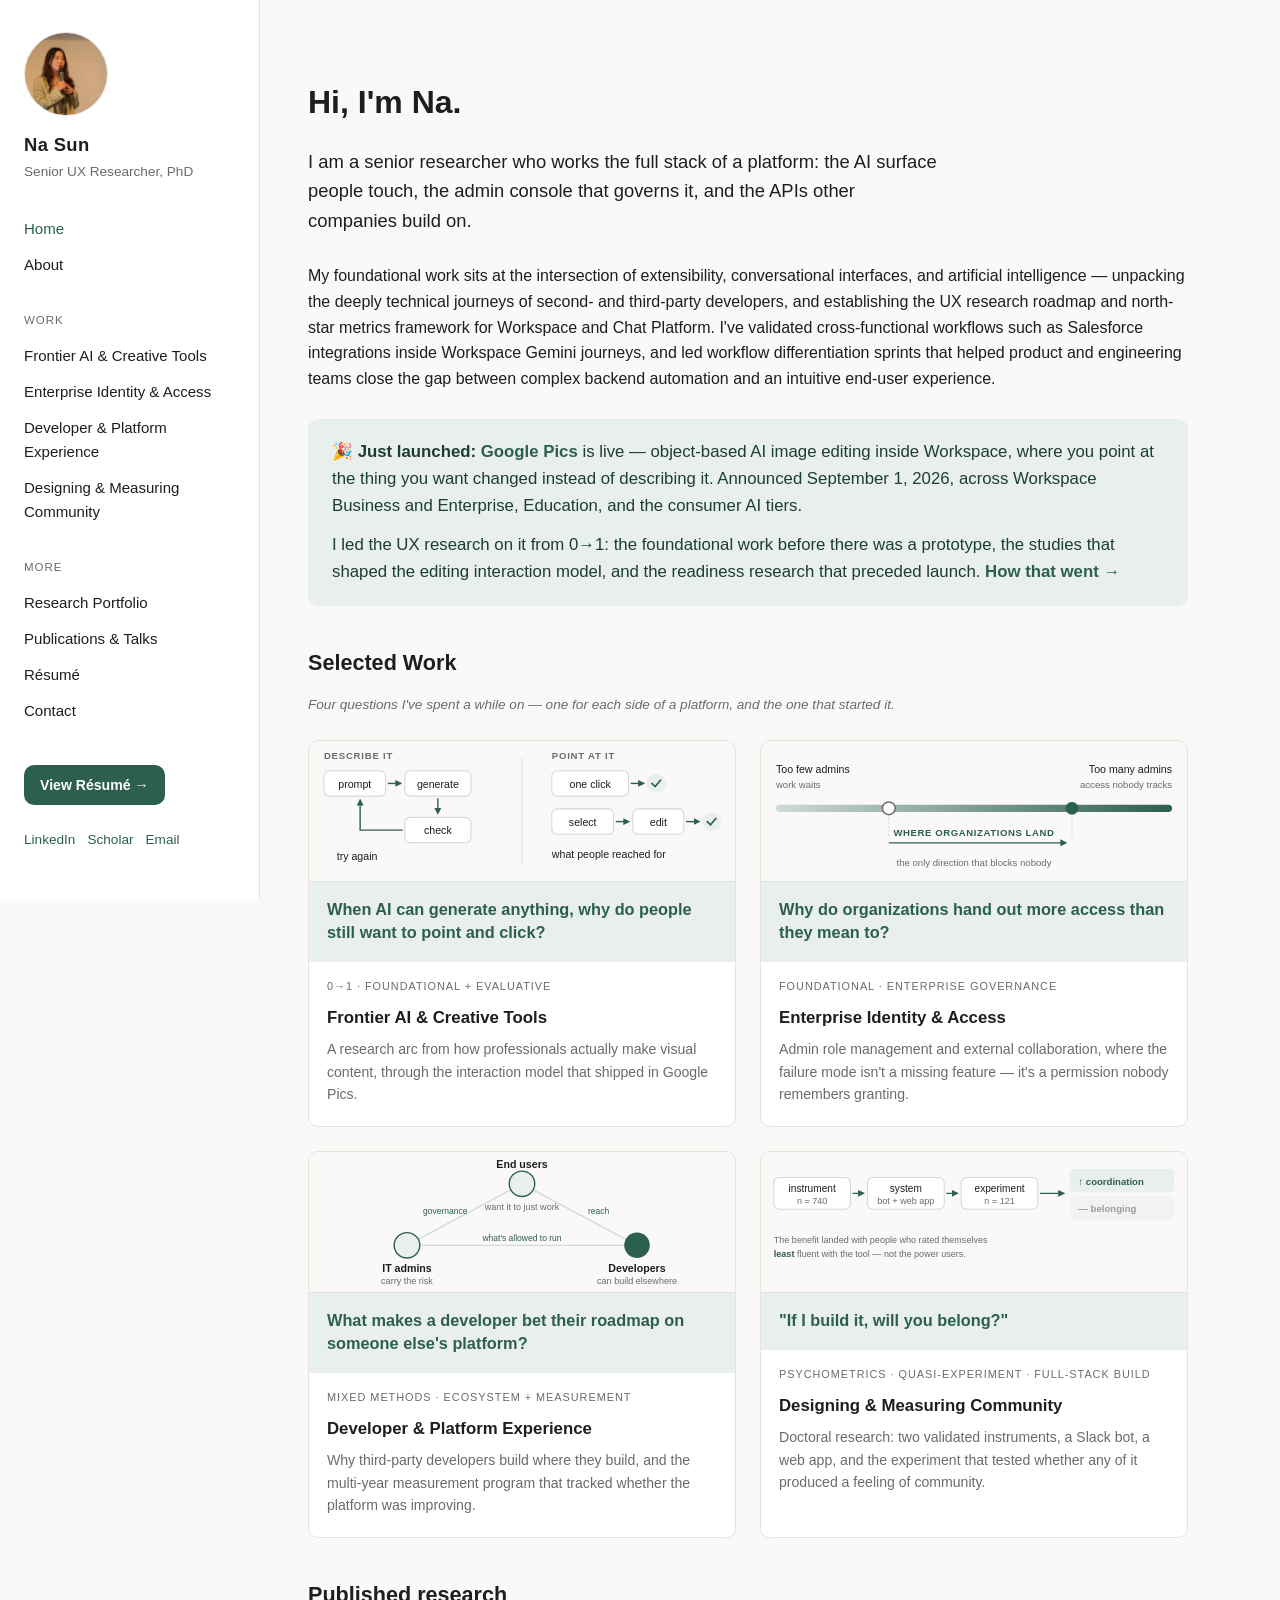
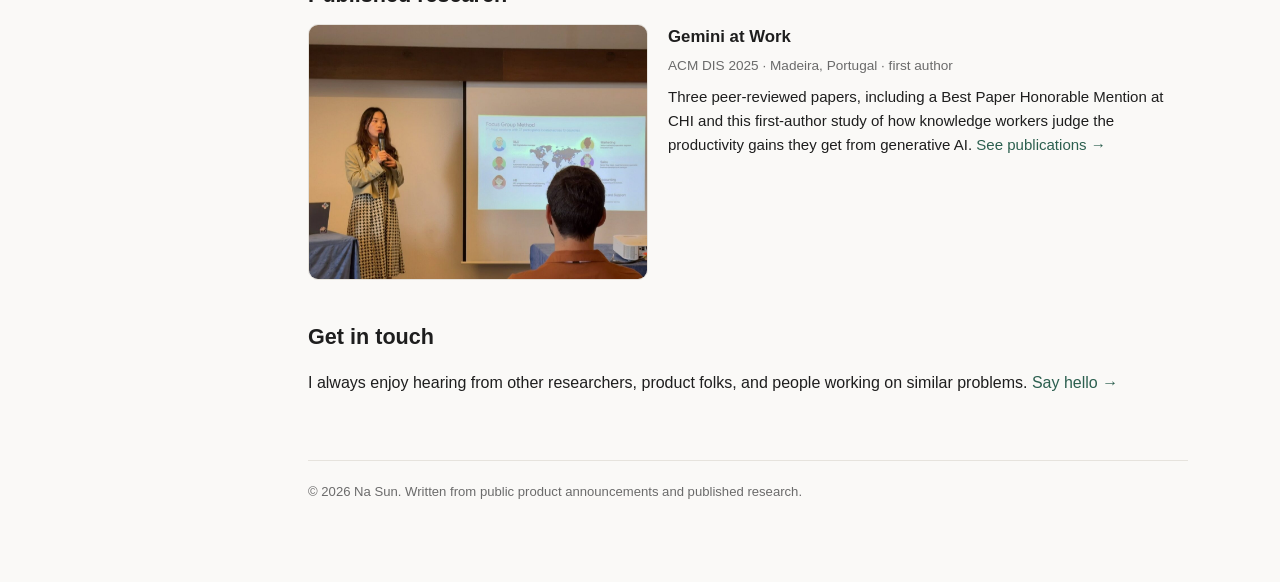
==== commit f3927609: "Add research portfolio page" ====
--- a/index.html
+++ b/index.html
@@ -32,6 +32,7 @@
 
       <div class="section-label">More</div>
       <ul>
+        <li><a href="portfolio.html">Research Portfolio</a></li>
         <li><a href="publications.html">Publications &amp; Talks</a></li>
         <li><a href="resume.html">Résumé</a></li>
         <li><a href="contact.html">Contact</a></li>
--- a/style.css
+++ b/style.css
@@ -353,6 +353,7 @@
   text-decoration: none;
 }
 .btn-row { margin: -12px 0 34px; }
+.callout + .btn-row { margin-top: 20px; }
 
 /* ---------- Figures ---------- */
 figure.fig {
